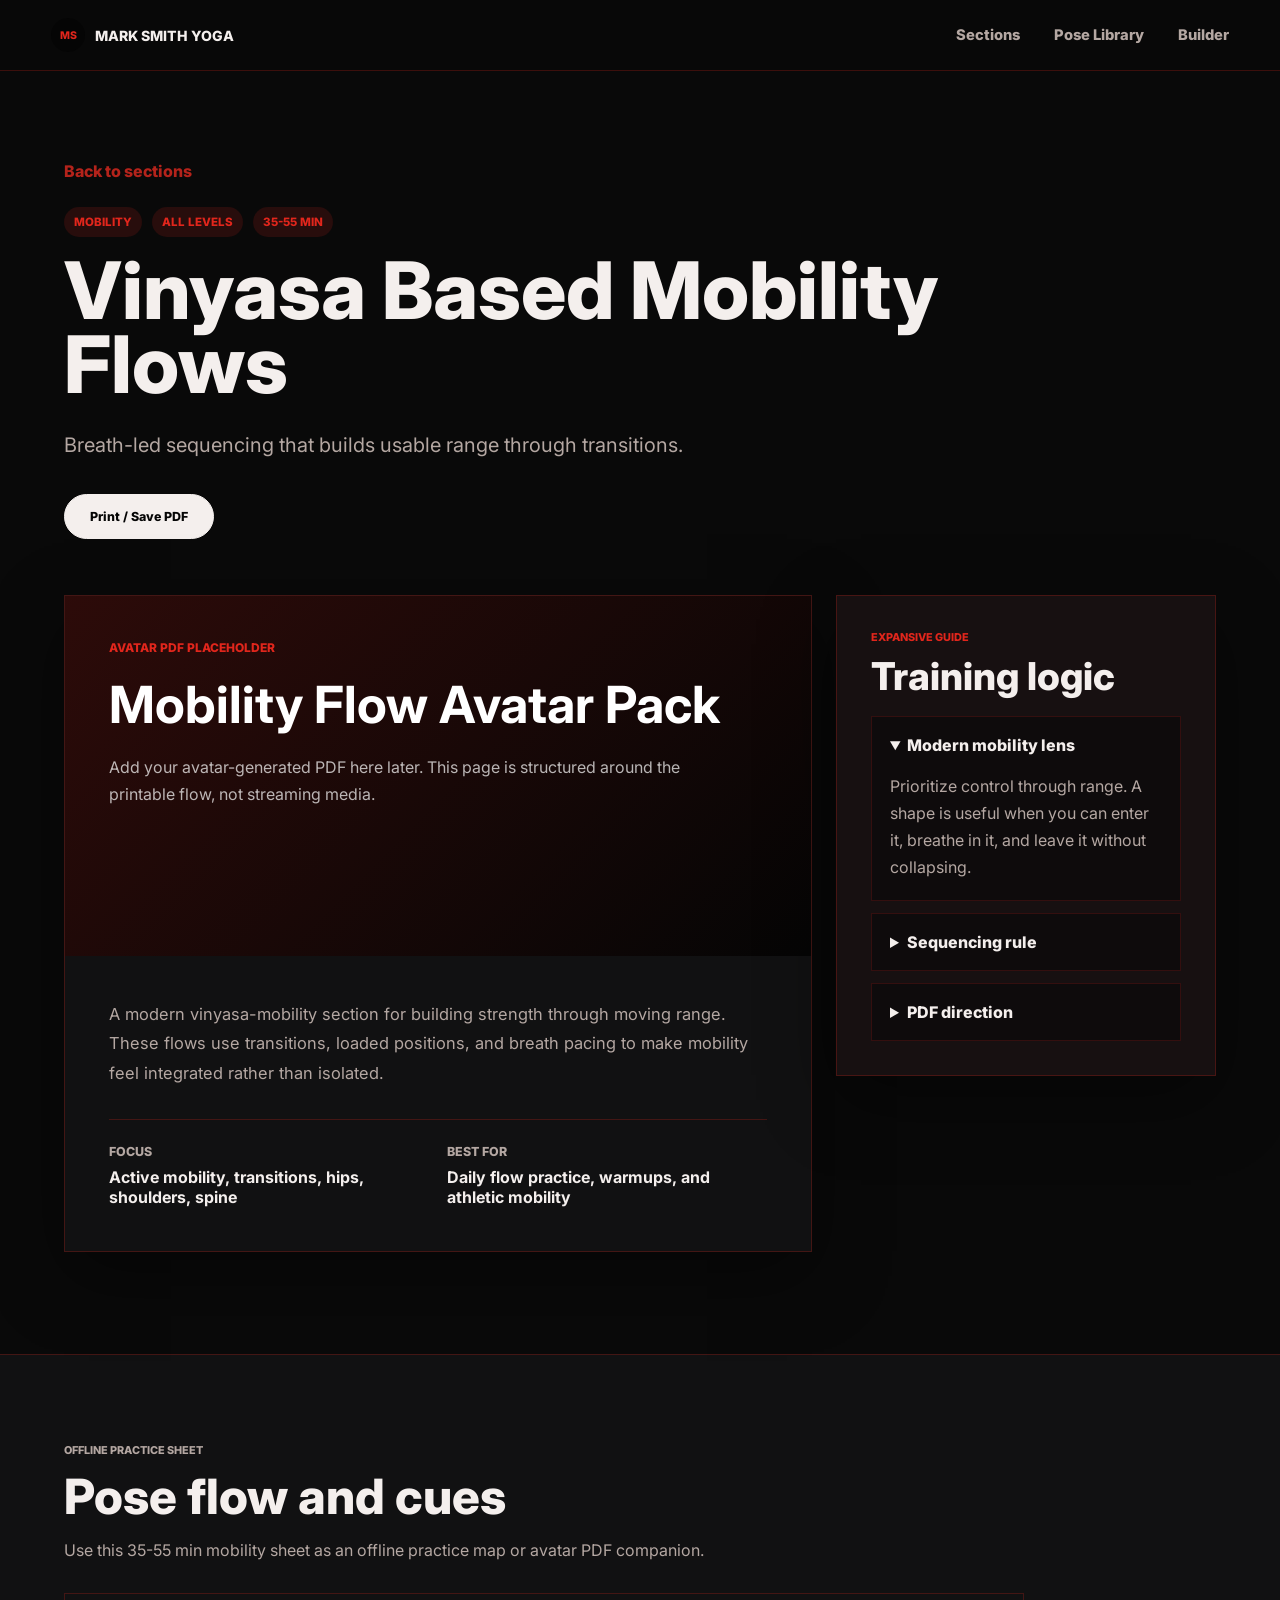
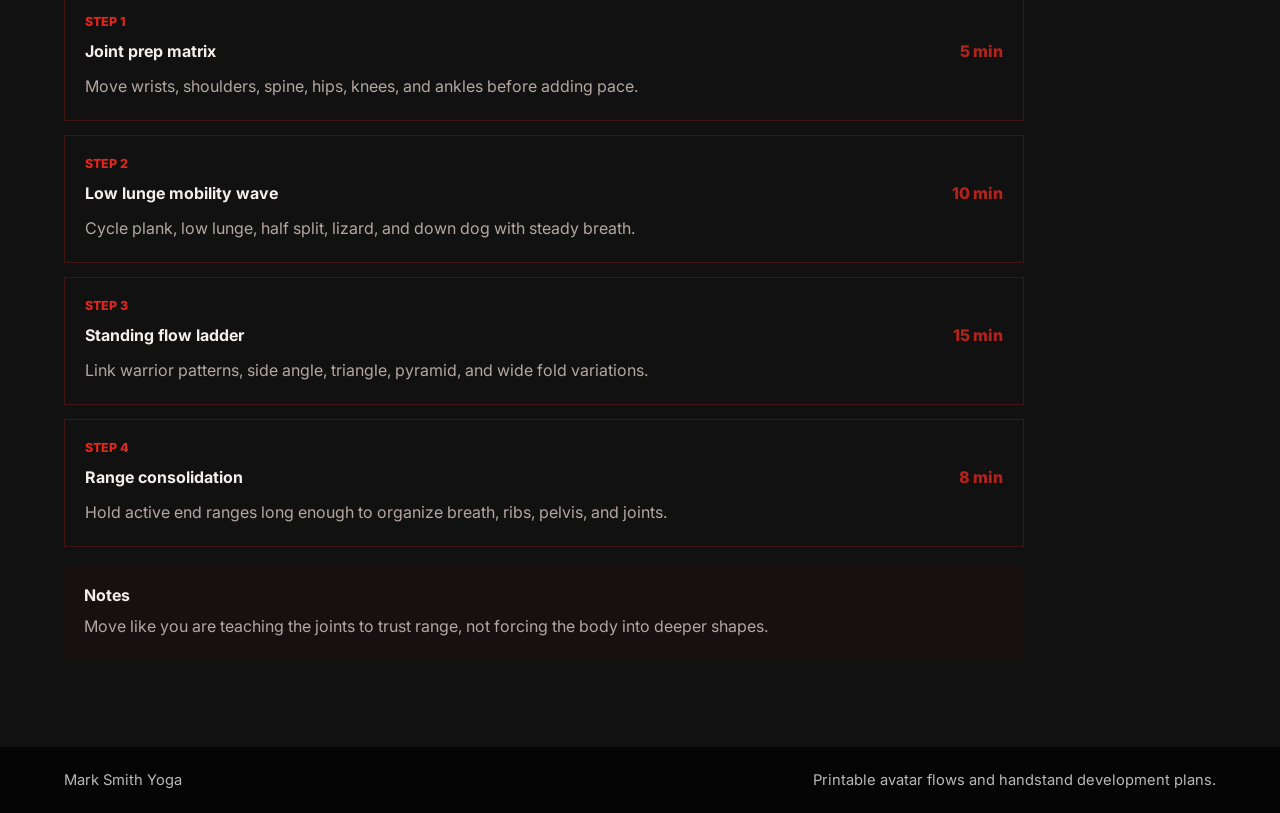
==== chapter.html @ 855836ec "Add Mark Smith Yoga website" ====
<!doctype html>
<html lang="en">
  <head>
    <meta charset="utf-8" />
    <meta name="viewport" content="width=device-width, initial-scale=1" />
    <title>Section | Mark Smith Yoga</title>
    <meta
      name="description"
      content="A Mark Smith Yoga section page for pose selection, avatar PDFs, and printable yoga sequence plans."
    />
    <link rel="preconnect" href="https://fonts.googleapis.com" />
    <link rel="preconnect" href="https://fonts.gstatic.com" crossorigin />
    <link
      href="https://fonts.googleapis.com/css2?family=Inter:wght@400;500;600;700;800&display=swap"
      rel="stylesheet"
    />
    <link rel="stylesheet" href="styles.css" />
  </head>
  <body>
    <header class="site-header">
      <a class="brand" href="index.html" aria-label="Mark Smith Yoga home">
        <span class="brand-mark">MS</span>
        <span>Mark Smith Yoga</span>
      </a>
      <nav class="nav-links" aria-label="Primary navigation">
        <a href="index.html#sections">Sections</a>
        <a href="index.html#pose-library">Pose Library</a>
        <a href="index.html#sequence-builder">Builder</a>
      </nav>
    </header>

    <main>
      <section class="chapter-hero" aria-labelledby="chapter-title">
        <a class="back-link" href="index.html#sections">Back to sections</a>
        <div class="chapter-meta" id="chapter-meta"></div>
        <h1 id="chapter-title"></h1>
        <p id="chapter-summary"></p>
        <div class="print-actions">
          <button class="button primary" id="print-pdf" type="button">Print / Save PDF</button>
        </div>
      </section>

      <section class="chapter-page-layout" aria-label="Selected section">
        <article class="feature-panel section-detail-panel">
          <div class="avatar-dropzone">
            <span>Avatar PDF placeholder</span>
            <strong id="avatar-title"></strong>
            <p>
              Add your avatar-generated PDF here later. This page is structured around the
              printable flow, not streaming media.
            </p>
          </div>
          <div class="chapter-detail">
            <p id="chapter-description"></p>
            <div class="detail-grid">
              <div>
                <span>Focus</span>
                <strong id="chapter-focus"></strong>
              </div>
              <div>
                <span>Best for</span>
                <strong id="chapter-best"></strong>
              </div>
            </div>
          </div>
        </article>

        <aside class="guide-panel" aria-labelledby="guide-title">
          <p class="eyebrow">Expansive guide</p>
          <h2 id="guide-title">Training logic</h2>
          <div id="chapter-guide"></div>
        </aside>
      </section>

      <section class="printable-guide" aria-labelledby="printable-title">
        <p class="eyebrow">Offline practice sheet</p>
        <h2 id="printable-title">Pose flow and cues</h2>
        <p id="printable-intro"></p>
        <ol id="offline-practice"></ol>
        <div class="offline-notes" id="offline-notes"></div>
      </section>
    </main>

    <footer class="site-footer">
      <span>Mark Smith Yoga</span>
      <span>Printable avatar flows and handstand development plans.</span>
    </footer>

    <script src="script.js"></script>
  </body>
</html>
---- styles.css ----
:root {
  --ink: #f4efed;
  --muted: #b4a7a2;
  --paper: #090909;
  --cream: #171011;
  --lime: #e1261c;
  --clay: #e1261c;
  --moss: #b4231b;
  --charcoal: #050505;
  --line: rgba(225, 38, 28, 0.24);
  --white: #ffffff;
  --shadow: 0 24px 70px rgba(0, 0, 0, 0.42);
}

* {
  box-sizing: border-box;
}

html {
  scroll-behavior: smooth;
}

body {
  background: var(--paper);
  color: var(--ink);
  font-family: Inter, system-ui, -apple-system, BlinkMacSystemFont, "Segoe UI", sans-serif;
  margin: 0;
}

a {
  color: inherit;
  text-decoration: none;
}

.site-header {
  align-items: center;
  background: rgba(9, 9, 9, 0.92);
  backdrop-filter: blur(18px);
  border-bottom: 1px solid var(--line);
  display: flex;
  justify-content: space-between;
  padding: 18px clamp(18px, 4vw, 56px);
  position: sticky;
  top: 0;
  z-index: 10;
}

.brand,
.nav-links,
.hero-actions,
.site-footer,
.chapter-meta {
  align-items: center;
  display: flex;
}

.brand,
h1,
h2,
h3,
.button,
.eyebrow,
.list-header,
.stats-band strong {
  font-family: Inter, system-ui, sans-serif;
  letter-spacing: 0;
}

.brand {
  font-size: 0.88rem;
  font-weight: 800;
  gap: 10px;
  text-transform: uppercase;
}

.brand-mark {
  align-items: center;
  background: var(--charcoal);
  border-radius: 50%;
  color: var(--lime);
  display: inline-flex;
  font-family: Inter, system-ui, sans-serif;
  font-size: 0.66rem;
  height: 34px;
  justify-content: center;
  width: 34px;
}

.nav-links {
  color: var(--muted);
  font-size: 0.92rem;
  font-weight: 800;
  gap: clamp(14px, 3vw, 34px);
}

.nav-links a:hover {
  color: var(--ink);
}

.hero {
  display: grid;
  gap: clamp(28px, 5vw, 72px);
  grid-template-columns: minmax(0, 1fr) minmax(320px, 0.72fr);
  padding: clamp(52px, 8vw, 106px) clamp(18px, 5vw, 70px);
}

.planner-hero {
  min-height: calc(100vh - 72px);
}

.hero-content {
  align-self: center;
  max-width: 860px;
}

.eyebrow {
  color: var(--clay);
  font-size: 0.68rem;
  font-weight: 800;
  margin: 0 0 14px;
  text-transform: uppercase;
}

h1,
h2,
h3,
p {
  margin-top: 0;
}

h1,
h2 {
  line-height: 0.94;
}

h1 {
  font-size: clamp(2.45rem, 6.2vw, 6.2rem);
  font-weight: 800;
  margin-bottom: 26px;
}

h2 {
  font-size: clamp(1.75rem, 3.8vw, 3.65rem);
  font-weight: 800;
}

.hero-copy {
  color: var(--muted);
  font-size: clamp(1rem, 1.8vw, 1.24rem);
  line-height: 1.75;
  max-width: 680px;
}

.hero-actions,
.print-actions {
  display: flex;
  flex-wrap: wrap;
  gap: 12px;
  margin-top: 32px;
}

.button {
  border: 1px solid var(--ink);
  border-radius: 999px;
  cursor: pointer;
  display: inline-flex;
  font-size: 0.78rem;
  font-weight: 800;
  justify-content: center;
  min-width: 150px;
  padding: 14px 22px;
}

.button.primary {
  background: var(--ink);
  color: var(--charcoal);
}

.button.secondary {
  background: transparent;
}

.builder-preview {
  align-self: center;
  background: var(--charcoal);
  box-shadow: var(--shadow);
  color: var(--white);
  min-height: 520px;
  padding: clamp(22px, 4vw, 38px);
}

.preview-header,
.preview-footer {
  display: flex;
  justify-content: space-between;
  gap: 18px;
}

.preview-header span,
.preview-footer span {
  color: rgba(255, 255, 255, 0.64);
  font-size: 0.85rem;
  font-weight: 800;
}

.preview-header strong {
  color: var(--lime);
  text-align: right;
}

.mini-flow {
  display: grid;
  gap: 14px;
  margin: 72px 0;
}

.mini-flow span {
  border: 1px solid rgba(255, 255, 255, 0.18);
  display: block;
  font-family: Inter, system-ui, sans-serif;
  font-size: clamp(1rem, 2vw, 1.55rem);
  padding: 18px;
}

.mini-flow span:nth-child(even) {
  margin-left: 42px;
}

.stats-band {
  background: var(--charcoal);
  color: var(--white);
  display: grid;
  gap: 1px;
  grid-template-columns: repeat(3, 1fr);
}

.stats-band div {
  background: rgba(225, 38, 28, 0.08);
  padding: 28px clamp(18px, 4vw, 48px);
}

.stats-band strong,
.stats-band span {
  display: block;
}

.stats-band strong {
  color: var(--lime);
  font-size: clamp(1.5rem, 2.8vw, 2.55rem);
}

.stats-band span {
  color: rgba(255, 255, 255, 0.7);
  margin-top: 6px;
}

.section {
  padding: clamp(58px, 8vw, 112px) clamp(18px, 5vw, 70px);
}

.intro {
  align-items: end;
  display: grid;
  gap: 34px;
  grid-template-columns: minmax(0, 1fr) minmax(280px, 560px);
}

.intro p,
.section-heading p {
  color: var(--muted);
  line-height: 1.8;
}

.section-heading {
  margin-bottom: 30px;
  max-width: 900px;
}

.section-grid,
.pose-grid,
.builder-layout {
  display: grid;
  gap: 18px;
}

.section-grid {
  grid-template-columns: repeat(3, minmax(0, 1fr));
}

.section-card {
  background: #111112;
  border: 1px solid var(--line);
  display: grid;
  gap: 18px;
  min-height: 310px;
  padding: 28px;
}

.section-card:hover,
.pose-card-item:hover {
  border-color: rgba(225, 38, 28, 0.58);
  transform: translateY(-2px);
}

.section-card span {
  color: var(--moss);
  font-family: Inter, system-ui, sans-serif;
  font-weight: 800;
}

.section-card h3 {
  font-size: 1.35rem;
  line-height: 1.15;
}

.section-card p {
  color: var(--muted);
  line-height: 1.7;
}

.section-card small {
  align-self: end;
  color: var(--clay);
  font-weight: 800;
  text-transform: uppercase;
}

.library-section {
  background: #120c0d;
}

.filter-bar {
  display: flex;
  flex-wrap: wrap;
  gap: 10px;
  margin-bottom: 26px;
}

.filter-button {
  background: transparent;
  border: 1px solid var(--line);
  border-radius: 999px;
  color: var(--ink);
  cursor: pointer;
  font-weight: 800;
  padding: 10px 16px;
}

.filter-button.is-active {
  background: var(--clay);
  border-color: var(--clay);
  color: var(--white);
}

.pose-grid {
  grid-template-columns: repeat(3, minmax(0, 1fr));
}

.pose-card-item {
  background: rgba(18, 18, 19, 0.9);
  border: 1px solid rgba(225, 38, 28, 0.16);
  display: grid;
  gap: 18px;
  grid-template-columns: 90px minmax(0, 1fr);
  min-height: 190px;
  padding: 18px;
  transition: transform 180ms ease, border-color 180ms ease;
}

.pose-avatar {
  align-items: center;
  aspect-ratio: 1;
  background:
    linear-gradient(135deg, rgba(225, 38, 28, 0.92), rgba(255, 255, 255, 0.06)),
    var(--charcoal);
  color: var(--white);
  display: flex;
  justify-content: center;
}

.pose-avatar span {
  font-family: Inter, system-ui, sans-serif;
  font-size: 1.05rem;
  font-weight: 800;
}

.pose-card-item p {
  color: var(--clay);
  font-size: 0.72rem;
  font-weight: 800;
  margin-bottom: 8px;
  text-transform: uppercase;
}

.pose-card-item h3 {
  font-size: 1.05rem;
  line-height: 1.2;
  margin-bottom: 6px;
}

.pose-card-item span,
.pose-card-item small {
  color: var(--muted);
  display: block;
  line-height: 1.55;
}

.builder-layout {
  grid-template-columns: 1fr 1fr;
}

.builder-column {
  background: #111112;
  border: 1px solid var(--line);
  padding: clamp(24px, 4vw, 38px);
}

.builder-column.dark {
  background: var(--charcoal);
  color: var(--white);
}

.builder-column h3 {
  font-size: 1.45rem;
  margin-bottom: 22px;
}

.builder-column ol,
.builder-column ul {
  display: grid;
  gap: 12px;
  margin: 0;
  padding-left: 22px;
}

.builder-column li {
  line-height: 1.65;
}

.site-footer {
  background: var(--charcoal);
  color: rgba(255, 255, 255, 0.72);
  font-size: 0.92rem;
  gap: 18px;
  justify-content: space-between;
  padding: 24px clamp(18px, 5vw, 70px);
}

.chapter-hero {
  padding: clamp(44px, 7vw, 92px) clamp(18px, 5vw, 70px) clamp(32px, 5vw, 56px);
}

.chapter-hero h1 {
  max-width: 1080px;
}

.chapter-hero p {
  color: var(--muted);
  font-size: clamp(1rem, 1.8vw, 1.25rem);
  line-height: 1.7;
  max-width: 760px;
}

.back-link {
  color: var(--moss);
  display: inline-flex;
  font-weight: 800;
  margin-bottom: 26px;
}

.chapter-meta {
  color: var(--clay);
  flex-wrap: wrap;
  font-family: Inter, system-ui, sans-serif;
  font-size: 0.72rem;
  font-weight: 800;
  gap: 10px;
  margin-bottom: 16px;
  text-transform: uppercase;
}

.chapter-meta span {
  background: rgba(225, 38, 28, 0.14);
  border-radius: 999px;
  padding: 8px 10px;
}

.chapter-page-layout {
  align-items: start;
  display: grid;
  gap: 24px;
  grid-template-columns: minmax(0, 1fr) 380px;
  padding: 0 clamp(18px, 5vw, 70px) clamp(56px, 8vw, 110px);
}

.feature-panel,
.guide-panel {
  border: 1px solid var(--line);
  box-shadow: var(--shadow);
}

.feature-panel {
  background: #111112;
}

.avatar-dropzone {
  background:
    linear-gradient(135deg, rgba(225, 38, 28, 0.18), rgba(255, 255, 255, 0)),
    var(--charcoal);
  color: var(--white);
  min-height: 360px;
  padding: clamp(24px, 4vw, 44px);
}

.avatar-dropzone span {
  color: var(--lime);
  display: block;
  font-family: Inter, system-ui, sans-serif;
  font-size: 0.75rem;
  font-weight: 800;
  margin-bottom: 24px;
  text-transform: uppercase;
}

.avatar-dropzone strong {
  display: block;
  font-family: Inter, system-ui, sans-serif;
  font-size: clamp(1.7rem, 4vw, 3.7rem);
  line-height: 1;
  max-width: 760px;
}

.avatar-dropzone p {
  color: rgba(255, 255, 255, 0.7);
  line-height: 1.7;
  margin-top: 24px;
  max-width: 600px;
}

.chapter-detail {
  padding: clamp(22px, 4vw, 44px);
}

.chapter-detail p {
  color: var(--muted);
  font-size: 1.03rem;
  line-height: 1.8;
  max-width: 840px;
}

.detail-grid {
  border-top: 1px solid var(--line);
  display: grid;
  gap: 18px;
  grid-template-columns: repeat(2, minmax(0, 1fr));
  margin-top: 30px;
  padding-top: 24px;
}

.detail-grid span {
  color: var(--muted);
  display: block;
  font-size: 0.78rem;
  font-weight: 800;
  margin-bottom: 8px;
  text-transform: uppercase;
}

.guide-panel {
  background: var(--cream);
  padding: clamp(22px, 4vw, 34px);
  position: sticky;
  top: 92px;
}

.guide-panel h2 {
  font-size: clamp(1.7rem, 3vw, 2.55rem);
  margin-bottom: 22px;
}

.guide-panel details {
  background: rgba(7, 7, 8, 0.5);
  border: 1px solid rgba(225, 38, 28, 0.18);
  margin-top: 12px;
}

.guide-panel summary {
  cursor: pointer;
  font-weight: 800;
  padding: 18px;
}

.guide-panel details p {
  color: var(--muted);
  line-height: 1.7;
  margin: 0;
  padding: 0 18px 18px;
}

.printable-guide {
  background: #111112;
  border-top: 1px solid var(--line);
  padding: clamp(44px, 7vw, 86px) clamp(18px, 5vw, 70px);
}

.printable-guide h2 {
  margin-bottom: 18px;
}

.printable-guide > p {
  color: var(--muted);
  line-height: 1.7;
  max-width: 820px;
}

#offline-practice {
  counter-reset: practice-step;
  display: grid;
  gap: 14px;
  list-style: none;
  margin: 28px 0 0;
  max-width: 960px;
  padding: 0;
}

#offline-practice li {
  border: 1px solid var(--line);
  display: grid;
  gap: 12px;
  padding: 20px;
}

#offline-practice li::before {
  color: var(--clay);
  content: "Step " counter(practice-step);
  counter-increment: practice-step;
  font-size: 0.78rem;
  font-weight: 800;
  text-transform: uppercase;
}

#offline-practice div {
  align-items: baseline;
  display: flex;
  gap: 12px;
  justify-content: space-between;
}

#offline-practice span {
  color: var(--moss);
  flex: 0 0 auto;
  font-weight: 800;
}

#offline-practice p,
.offline-notes p {
  color: var(--muted);
  line-height: 1.7;
  margin: 0;
}

.offline-notes {
  background: var(--cream);
  margin-top: 18px;
  max-width: 960px;
  padding: 20px;
}

.offline-notes strong {
  display: block;
  margin-bottom: 8px;
}

@media (max-width: 1020px) {
  .hero,
  .intro,
  .section-grid,
  .pose-grid,
  .builder-layout,
  .chapter-page-layout {
    grid-template-columns: 1fr;
  }

  .planner-hero {
    min-height: auto;
  }

  .guide-panel {
    position: static;
  }
}

@media (max-width: 680px) {
  .site-header,
  .site-footer {
    align-items: flex-start;
    flex-direction: column;
  }

  .nav-links,
  .hero-actions,
  .print-actions {
    width: 100%;
  }

  .button {
    width: 100%;
  }

  .stats-band,
  .detail-grid {
    grid-template-columns: 1fr;
  }

  .pose-card-item {
    grid-template-columns: 1fr;
  }

  .mini-flow span:nth-child(even) {
    margin-left: 0;
  }

  #offline-practice div {
    align-items: flex-start;
    flex-direction: column;
  }
}

@media print {
  @page {
    margin: 0.55in;
  }

  * {
    box-shadow: none !important;
  }

  body {
    background: #ffffff;
    color: #111111;
    font-size: 11pt;
  }

  .site-header,
  .site-footer,
  .back-link,
  .print-actions,
  .nav-links {
    display: none !important;
  }

  .chapter-hero,
  .chapter-page-layout,
  .printable-guide {
    display: block;
    padding: 0;
  }

  .avatar-dropzone {
    background: transparent;
    color: #111111;
    min-height: 0;
    padding: 0 0 14pt;
  }

  .avatar-dropzone p,
  .chapter-hero p,
  .chapter-detail p,
  .guide-panel details p,
  .printable-guide > p,
  #offline-practice p,
  .offline-notes p {
    color: #222222;
  }

  .chapter-hero h1 {
    font-size: 28pt;
    line-height: 1.05;
  }

  .feature-panel,
  .guide-panel,
  .printable-guide,
  .offline-notes {
    background: transparent;
    border: 0;
  }

  .chapter-detail,
  .guide-panel {
    padding: 0;
  }

  .guide-panel details,
  #offline-practice li,
  .offline-notes {
    border: 1px solid #cccccc;
    break-inside: avoid;
  }
}
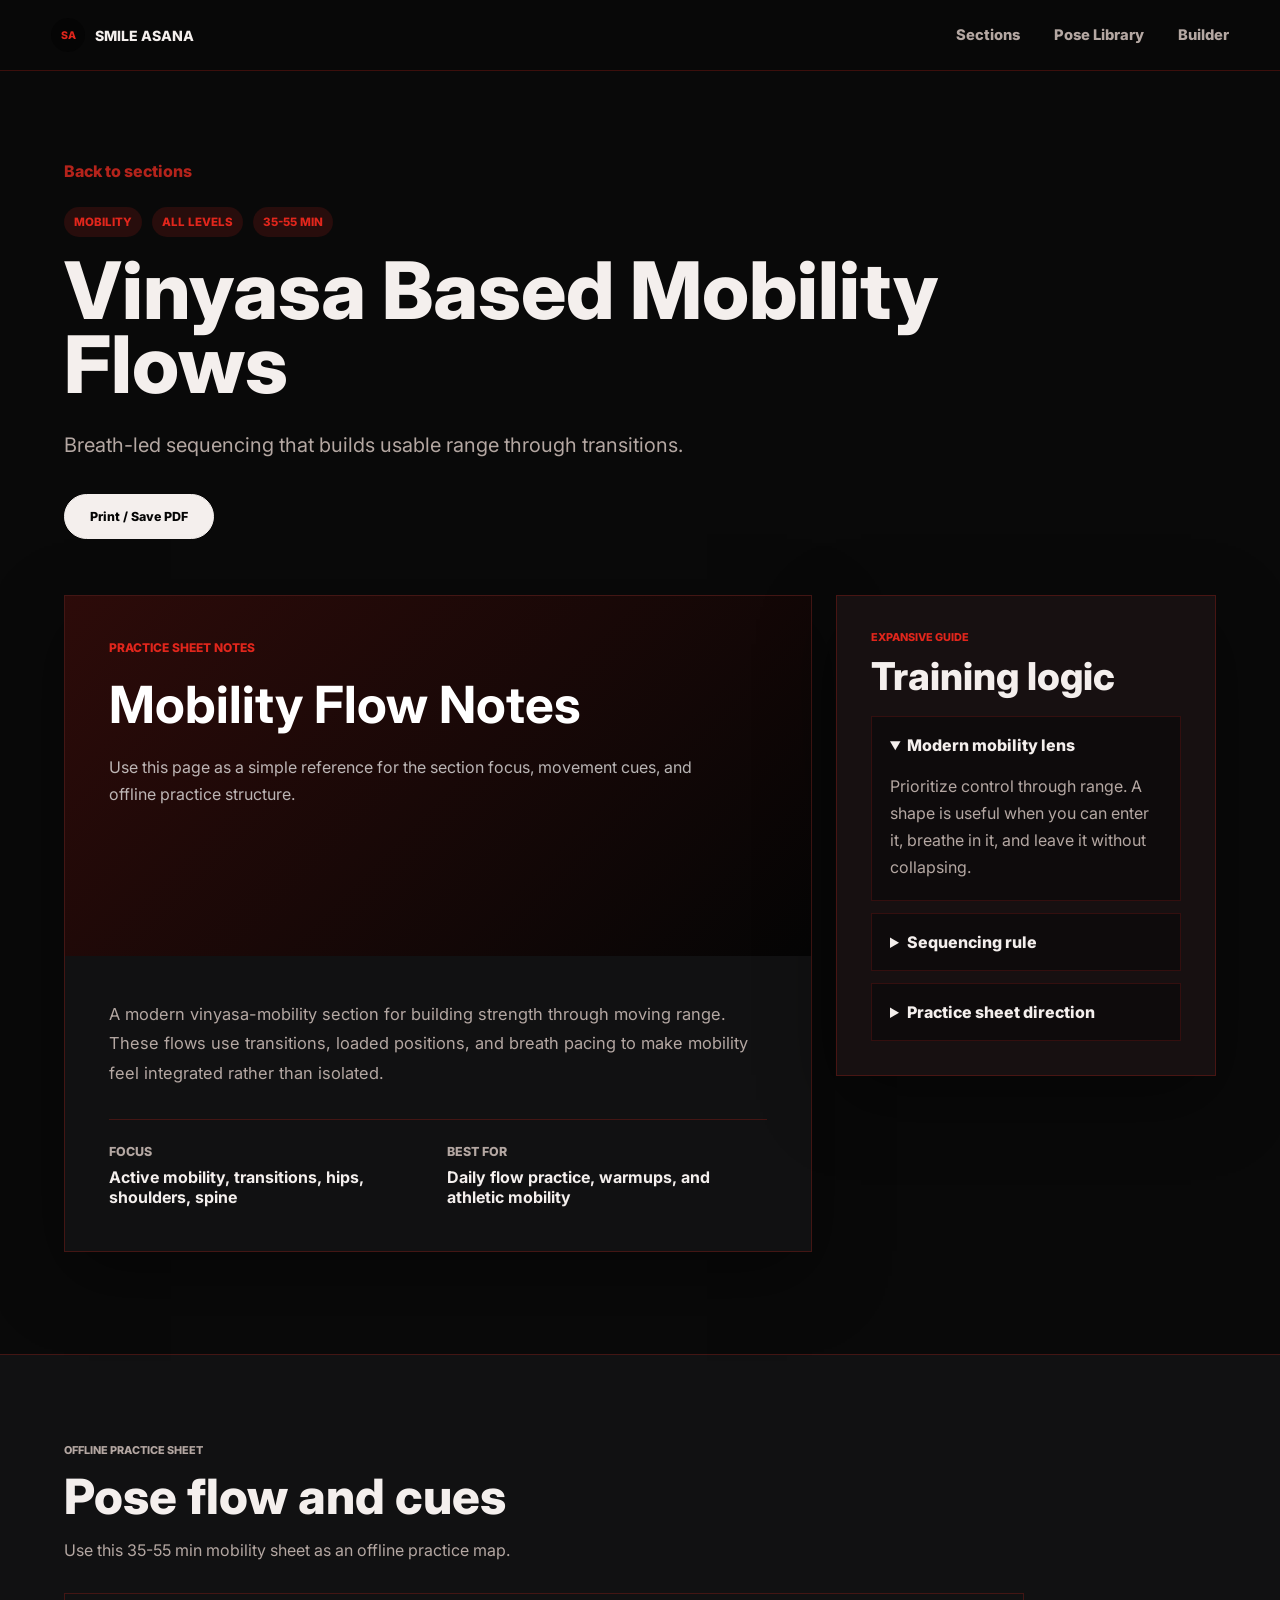
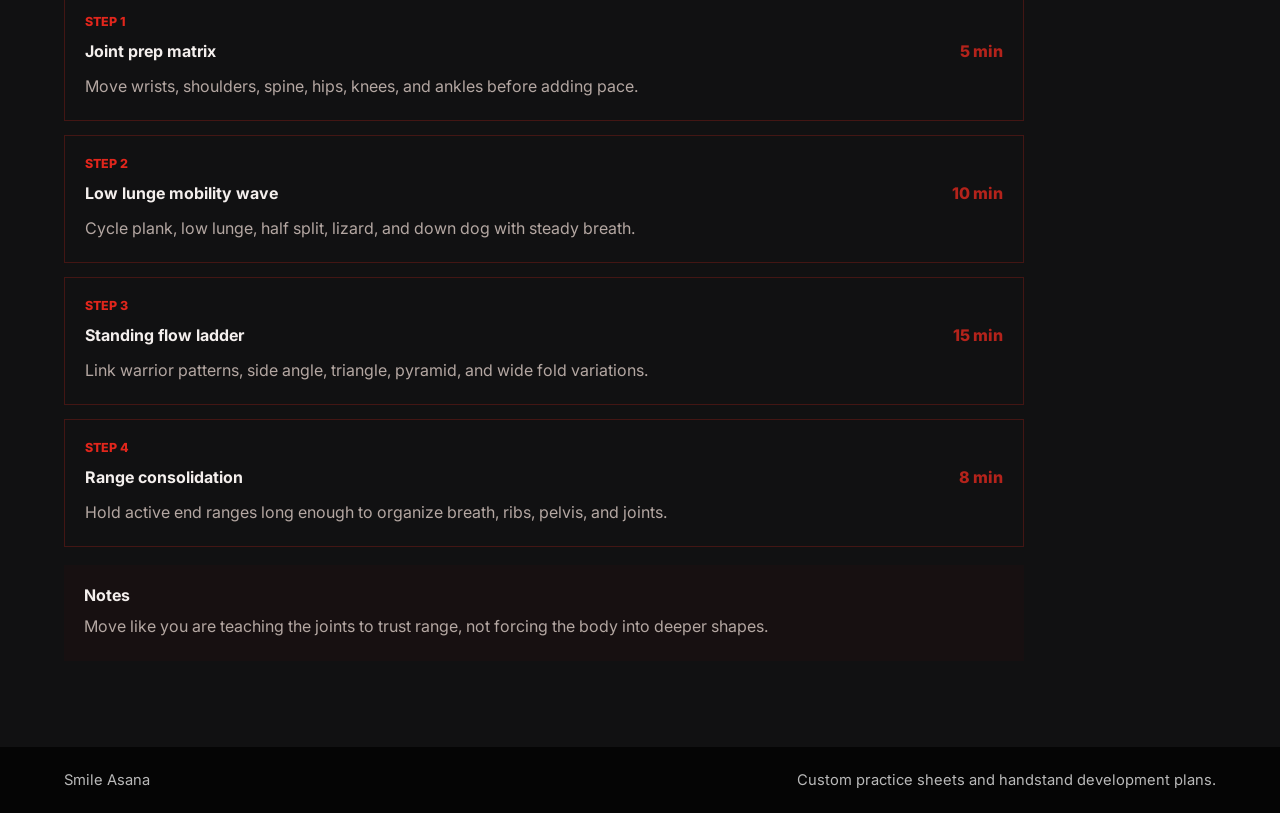
==== commit d2671353: "Add files via upload" ====
--- a/chapter.html
+++ b/chapter.html
@@ -3,10 +3,10 @@
   <head>
     <meta charset="utf-8" />
     <meta name="viewport" content="width=device-width, initial-scale=1" />
-    <title>Section | Mark Smith Yoga</title>
+    <title>Section | Smile Asana</title>
     <meta
       name="description"
-      content="A Mark Smith Yoga section page for pose selection, avatar PDFs, and printable yoga sequence plans."
+      content="A Smile Asana section page for pose selection, practice sheets, and printable yoga sequence plans."
     />
     <link rel="preconnect" href="https://fonts.googleapis.com" />
     <link rel="preconnect" href="https://fonts.gstatic.com" crossorigin />
@@ -18,9 +18,9 @@
   </head>
   <body>
     <header class="site-header">
-      <a class="brand" href="index.html" aria-label="Mark Smith Yoga home">
-        <span class="brand-mark">MS</span>
-        <span>Mark Smith Yoga</span>
+      <a class="brand" href="index.html" aria-label="Smile Asana home">
+        <span class="brand-mark">SA</span>
+        <span>Smile Asana</span>
       </a>
       <nav class="nav-links" aria-label="Primary navigation">
         <a href="index.html#sections">Sections</a>
@@ -43,11 +43,11 @@
       <section class="chapter-page-layout" aria-label="Selected section">
         <article class="feature-panel section-detail-panel">
           <div class="avatar-dropzone">
-            <span>Avatar PDF placeholder</span>
+            <span>Practice sheet notes</span>
             <strong id="avatar-title"></strong>
             <p>
-              Add your avatar-generated PDF here later. This page is structured around the
-              printable flow, not streaming media.
+              Use this page as a simple reference for the section focus, movement cues,
+              and offline practice structure.
             </p>
           </div>
           <div class="chapter-detail">
@@ -82,8 +82,8 @@
     </main>
 
     <footer class="site-footer">
-      <span>Mark Smith Yoga</span>
-      <span>Printable avatar flows and handstand development plans.</span>
+      <span>Smile Asana</span>
+      <span>Custom practice sheets and handstand development plans.</span>
     </footer>
 
     <script src="script.js"></script>
--- a/styles.css
+++ b/styles.css
@@ -180,6 +180,11 @@
   background: transparent;
 }
 
+.button:disabled {
+  cursor: not-allowed;
+  opacity: 0.45;
+}
+
 .builder-preview {
   align-self: center;
   background: var(--charcoal);
@@ -336,14 +341,50 @@
   margin-bottom: 26px;
 }
 
+.library-tools {
+  margin-bottom: 16px;
+  max-width: 680px;
+}
+
+.search-field {
+  display: grid;
+  gap: 8px;
+}
+
+.search-field span {
+  color: var(--clay);
+  font-size: 0.72rem;
+  font-weight: 800;
+  text-transform: uppercase;
+}
+
+.search-field input {
+  background: #0b0b0c;
+  border: 1px solid var(--line);
+  color: var(--ink);
+  font: inherit;
+  padding: 14px 16px;
+  width: 100%;
+}
+
+.search-field input:focus {
+  border-color: rgba(225, 38, 28, 0.78);
+  outline: 0;
+}
+
 .filter-button {
-  background: transparent;
+  background: rgba(255, 255, 255, 0.03);
   border: 1px solid var(--line);
-  border-radius: 999px;
   color: var(--ink);
   cursor: pointer;
   font-weight: 800;
   padding: 10px 16px;
+  transition: background 180ms ease, border-color 180ms ease, transform 180ms ease;
+}
+
+.filter-button:hover {
+  border-color: rgba(225, 38, 28, 0.58);
+  transform: translateY(-1px);
 }
 
 .filter-button.is-active {
@@ -353,18 +394,29 @@
 }
 
 .pose-grid {
+  align-items: stretch;
   grid-template-columns: repeat(3, minmax(0, 1fr));
 }
 
 .pose-card-item {
   background: rgba(18, 18, 19, 0.9);
   border: 1px solid rgba(225, 38, 28, 0.16);
+  break-inside: avoid;
   display: grid;
   gap: 18px;
-  grid-template-columns: 90px minmax(0, 1fr);
-  min-height: 190px;
+  grid-template-columns: 112px minmax(0, 1fr);
+  isolation: isolate;
+  min-height: 210px;
+  overflow: hidden;
+  page-break-inside: avoid;
   padding: 18px;
-  transition: transform 180ms ease, border-color 180ms ease;
+  position: relative;
+  transition: transform 180ms ease, border-color 180ms ease, background 180ms ease;
+}
+
+.pose-card-item:hover {
+  background: rgba(24, 24, 25, 0.98);
+  border-color: rgba(225, 38, 28, 0.46);
 }
 
 .pose-avatar {
@@ -373,15 +425,40 @@
   background:
     linear-gradient(135deg, rgba(225, 38, 28, 0.92), rgba(255, 255, 255, 0.06)),
     var(--charcoal);
+  border: 1px solid rgba(255, 255, 255, 0.08);
   color: var(--white);
   display: flex;
   justify-content: center;
+  max-width: 112px;
+  min-width: 0;
+  overflow: hidden;
+  place-self: start stretch;
+  position: relative;
 }
 
 .pose-avatar span {
   font-family: Inter, system-ui, sans-serif;
   font-size: 1.05rem;
   font-weight: 800;
+}
+
+.pose-avatar.is-fallback,
+.flow-avatar-slot.is-fallback {
+  background:
+    linear-gradient(135deg, rgba(225, 38, 28, 0.3), rgba(255, 255, 255, 0.04)),
+    #101010;
+  border-color: rgba(225, 38, 28, 0.34);
+}
+
+.pose-avatar img {
+  display: block;
+  height: 88%;
+  margin: auto;
+  max-height: 100%;
+  max-width: 100%;
+  object-fit: contain;
+  object-position: center center;
+  width: 88%;
 }
 
 .pose-card-item p {
@@ -405,8 +482,123 @@
   line-height: 1.55;
 }
 
+.pose-card-item > div:last-child {
+  display: flex;
+  flex-direction: column;
+  min-width: 0;
+}
+
+.add-pose-button,
+.remove-pose-button {
+  background: rgba(225, 38, 28, 0.16);
+  border: 1px solid rgba(225, 38, 28, 0.42);
+  color: var(--ink);
+  cursor: pointer;
+  font-weight: 800;
+  letter-spacing: 0;
+  margin-top: 12px;
+  padding: 9px 12px;
+  text-align: center;
+  transition: background 180ms ease, border-color 180ms ease, transform 180ms ease;
+}
+
+.add-pose-button:hover,
+.remove-pose-button:hover {
+  background: var(--clay);
+  border-color: var(--clay);
+  color: var(--white);
+  transform: translateY(-1px);
+}
+
+.add-pose-button {
+  margin-top: auto;
+  width: 100%;
+}
+
 .builder-layout {
   grid-template-columns: 1fr 1fr;
+}
+
+.builder-section {
+  background:
+    linear-gradient(180deg, rgba(225, 38, 28, 0.08), transparent 38%),
+    #0b0b0c;
+  border-bottom: 1px solid rgba(225, 38, 28, 0.18);
+  border-top: 1px solid rgba(225, 38, 28, 0.18);
+}
+
+.warmup-section {
+  background: var(--paper);
+}
+
+.warmup-layout {
+  align-items: start;
+  display: grid;
+  gap: 18px;
+  grid-template-columns: minmax(0, 1fr) 340px;
+}
+
+.warmup-grid {
+  display: grid;
+  gap: 12px;
+  grid-template-columns: repeat(3, minmax(0, 1fr));
+}
+
+.warmup-card {
+  background: #111112;
+  border: 1px solid var(--line);
+  cursor: pointer;
+  display: grid;
+  gap: 10px;
+  min-height: 170px;
+  padding: 18px;
+}
+
+.warmup-card:has(input:checked) {
+  background: rgba(225, 38, 28, 0.16);
+  border-color: rgba(225, 38, 28, 0.76);
+}
+
+.warmup-card input {
+  accent-color: var(--clay);
+  height: 18px;
+  width: 18px;
+}
+
+.warmup-card span,
+.flow-program-header p {
+  color: var(--clay);
+  font-size: 0.72rem;
+  font-weight: 800;
+  text-transform: uppercase;
+}
+
+.warmup-card strong {
+  line-height: 1.25;
+}
+
+.warmup-card small {
+  color: var(--muted);
+  line-height: 1.55;
+}
+
+.selected-panel {
+  background: var(--cream);
+  border: 1px solid var(--line);
+  padding: 24px;
+  position: sticky;
+  top: 92px;
+}
+
+.selected-panel h3 {
+  margin-bottom: 18px;
+}
+
+.selected-panel ol {
+  display: grid;
+  gap: 10px;
+  margin: 0;
+  padding-left: 20px;
 }
 
 .builder-column {
@@ -425,6 +617,39 @@
   margin-bottom: 22px;
 }
 
+.builder-heading {
+  align-items: start;
+  display: flex;
+  gap: 18px;
+  justify-content: space-between;
+  margin-bottom: 20px;
+}
+
+.builder-heading h3 {
+  margin-bottom: 4px;
+}
+
+.builder-heading span {
+  color: var(--muted);
+  display: block;
+  font-size: 0.88rem;
+}
+
+.text-button {
+  background: transparent;
+  border: 1px solid var(--line);
+  color: var(--ink);
+  cursor: pointer;
+  font-weight: 800;
+  padding: 9px 12px;
+}
+
+.text-button:hover {
+  background: var(--clay);
+  border-color: var(--clay);
+  color: var(--white);
+}
+
 .builder-column ol,
 .builder-column ul {
   display: grid;
@@ -435,6 +660,348 @@
 
 .builder-column li {
   line-height: 1.65;
+}
+
+#builder-flow {
+  list-style: none;
+  padding-left: 0;
+}
+
+#builder-flow li {
+  background: rgba(255, 255, 255, 0.025);
+  border: 1px solid var(--line);
+  padding: 14px;
+}
+
+#builder-flow .builder-flow-item {
+  align-items: center;
+  display: grid;
+  gap: 14px;
+  grid-template-columns: 72px minmax(0, 1fr) auto;
+}
+
+.builder-flow-image,
+.print-avatar {
+  align-items: center;
+  aspect-ratio: 1;
+  background: var(--charcoal);
+  border: 1px solid var(--line);
+  display: flex;
+  justify-content: center;
+  min-width: 0;
+  overflow: hidden;
+  position: relative;
+}
+
+.builder-flow-image img,
+.print-avatar img {
+  display: block;
+  height: 88%;
+  max-height: 100%;
+  max-width: 100%;
+  object-fit: contain;
+  object-position: center center;
+  width: 88%;
+}
+
+.builder-flow-copy {
+  min-width: 0;
+}
+
+.builder-flow-controls {
+  display: flex;
+  flex-wrap: wrap;
+  gap: 6px;
+  justify-content: flex-end;
+}
+
+.flow-control-button {
+  background: rgba(255, 255, 255, 0.04);
+  border: 1px solid var(--line);
+  color: var(--ink);
+  cursor: pointer;
+  font-size: 0.72rem;
+  font-weight: 800;
+  padding: 8px 10px;
+}
+
+.flow-control-button:hover:not(:disabled) {
+  background: var(--clay);
+  border-color: var(--clay);
+}
+
+.flow-control-button:disabled {
+  cursor: not-allowed;
+  opacity: 0.34;
+}
+
+.flow-control-button.remove {
+  color: var(--muted);
+}
+
+#builder-flow span,
+#builder-flow small {
+  color: var(--muted);
+  display: block;
+}
+
+#builder-flow strong {
+  display: block;
+  margin: 4px 0;
+}
+
+.printable-flow-section {
+  background: #120c0d;
+}
+
+.flow-program-grid {
+  display: grid;
+  gap: 22px;
+}
+
+.flow-program-card {
+  background: #111112;
+  border: 1px solid var(--line);
+  padding: clamp(22px, 4vw, 34px);
+}
+
+.flow-program-header {
+  border-bottom: 1px solid var(--line);
+  margin-bottom: 22px;
+  padding-bottom: 22px;
+}
+
+.flow-program-header p {
+  color: var(--clay);
+  font-size: 0.75rem;
+  font-weight: 800;
+  margin-bottom: 10px;
+  text-transform: uppercase;
+}
+
+.flow-program-header h3 {
+  font-size: clamp(1.55rem, 3vw, 2.6rem);
+  margin-bottom: 8px;
+}
+
+.flow-program-header span {
+  color: var(--muted);
+}
+
+.flow-program-body {
+  display: grid;
+  gap: 18px;
+  grid-template-columns: 1fr 1fr;
+}
+
+.flow-program-body strong {
+  display: block;
+  margin-bottom: 10px;
+}
+
+.flow-program-body p,
+.flow-program-body li {
+  color: var(--muted);
+  line-height: 1.65;
+}
+
+.flow-program-body ul {
+  display: grid;
+  gap: 8px;
+  margin: 0;
+  padding-left: 18px;
+}
+
+.flow-sequence-list {
+  counter-reset: flow-step;
+  display: grid;
+  gap: 10px;
+  grid-template-columns: repeat(4, minmax(0, 1fr));
+  list-style: none;
+  margin: 26px 0 0;
+  padding: 0;
+}
+
+.flow-sequence-list li {
+  background: rgba(225, 38, 28, 0.08);
+  border: 1px solid rgba(225, 38, 28, 0.18);
+  break-inside: avoid;
+  display: grid;
+  gap: 10px;
+  grid-template-rows: auto auto auto 1fr;
+  min-height: 214px;
+  overflow: hidden;
+  page-break-inside: avoid;
+  padding: 12px;
+}
+
+.flow-sequence-list li::before {
+  color: var(--clay);
+  content: counter(flow-step, decimal-leading-zero);
+  counter-increment: flow-step;
+  font-size: 0.72rem;
+  font-weight: 800;
+}
+
+.flow-avatar-slot {
+  align-items: center;
+  aspect-ratio: 1;
+  background: var(--charcoal);
+  border: 1px solid var(--line);
+  display: flex;
+  justify-content: center;
+  min-height: 112px;
+  min-width: 0;
+  overflow: hidden;
+  position: relative;
+}
+
+.flow-avatar-slot img {
+  display: block;
+  height: 88%;
+  margin: auto;
+  max-height: 100%;
+  max-width: 100%;
+  object-fit: contain;
+  object-position: center center;
+  width: 88%;
+}
+
+.flow-avatar-slot em {
+  color: var(--clay);
+  font-style: normal;
+  font-weight: 800;
+  letter-spacing: 0;
+}
+
+.flow-sequence-list strong {
+  font-size: 0.92rem;
+  line-height: 1.25;
+}
+
+.print-flow-button {
+  margin-top: 24px;
+}
+
+.add-flow-button {
+  margin-right: 10px;
+  margin-top: 24px;
+}
+
+.add-flow-button,
+.print-flow-button {
+  min-width: 168px;
+}
+
+.builder-print-button {
+  margin-top: 22px;
+  width: 100%;
+}
+
+.empty-state {
+  background: #111112;
+  border: 1px solid var(--line);
+  color: var(--muted);
+  grid-column: 1 / -1;
+  padding: 24px;
+}
+
+.empty-state strong,
+.empty-state span {
+  display: block;
+}
+
+.empty-state strong {
+  color: var(--ink);
+  margin-bottom: 6px;
+}
+
+.print-sheet {
+  display: none;
+}
+
+.print-sheet-header {
+  border-bottom: 2px solid var(--clay);
+  margin-bottom: 18pt;
+  padding-bottom: 10pt;
+}
+
+.print-sheet-header p {
+  color: var(--clay);
+  font-size: 9pt;
+  font-weight: 800;
+  margin-bottom: 6pt;
+  text-transform: uppercase;
+}
+
+.print-sheet-header h2 {
+  font-size: 26pt;
+  line-height: 1;
+  margin-bottom: 8pt;
+}
+
+.print-sheet-header span {
+  color: var(--muted);
+}
+
+#print-sheet-sequence {
+  counter-reset: print-step;
+  display: grid;
+  gap: 8pt;
+  list-style: none;
+  margin: 0;
+  padding: 0;
+}
+
+#print-sheet-sequence li {
+  align-items: start;
+  background: #101010;
+  border: 1px solid rgba(225, 38, 28, 0.42);
+  break-inside: avoid;
+  color: var(--ink);
+  display: grid;
+  gap: 10pt;
+  grid-template-columns: 72pt minmax(0, 1fr);
+  overflow: hidden;
+  page-break-inside: avoid;
+  padding: 8pt;
+}
+
+#print-sheet-sequence li::before {
+  color: var(--clay);
+  content: counter(print-step, decimal-leading-zero);
+  counter-increment: print-step;
+  font-size: 8pt;
+  font-weight: 800;
+  grid-column: 1 / -1;
+}
+
+#print-sheet-sequence strong,
+#print-sheet-sequence small,
+#print-sheet-sequence p {
+  display: block;
+}
+
+#print-sheet-sequence strong {
+  font-size: 13pt;
+}
+
+#print-sheet-sequence small {
+  color: var(--clay);
+  margin: 2pt 0 5pt;
+}
+
+#print-sheet-sequence p {
+  color: var(--muted);
+  line-height: 1.45;
+  margin: 0;
+}
+
+.print-sheet-notes {
+  border-top: 1px solid rgba(225, 38, 28, 0.42);
+  color: var(--ink);
+  margin-top: 16pt;
+  padding-top: 10pt;
 }
 
 .site-footer {
@@ -676,7 +1243,10 @@
   .intro,
   .section-grid,
   .pose-grid,
+  .warmup-layout,
+  .warmup-grid,
   .builder-layout,
+  .flow-program-body,
   .chapter-page-layout {
     grid-template-columns: 1fr;
   }
@@ -686,6 +1256,10 @@
   }
 
   .guide-panel {
+    position: static;
+  }
+
+  .selected-panel {
     position: static;
   }
 }
@@ -716,6 +1290,34 @@
     grid-template-columns: 1fr;
   }
 
+  #builder-flow .builder-flow-item {
+    grid-template-columns: 64px minmax(0, 1fr);
+  }
+
+  .builder-flow-controls {
+    grid-column: 1 / -1;
+    justify-content: stretch;
+  }
+
+  .flow-control-button {
+    flex: 1;
+  }
+
+  .pose-avatar {
+    max-width: 180px;
+    width: 100%;
+  }
+
+  .flow-sequence-list {
+    grid-template-columns: repeat(2, minmax(0, 1fr));
+  }
+
+  .add-flow-button,
+  .print-flow-button {
+    margin-right: 0;
+    width: 100%;
+  }
+
   .mini-flow span:nth-child(even) {
     margin-left: 0;
   }
@@ -733,11 +1335,13 @@
 
   * {
     box-shadow: none !important;
+    print-color-adjust: exact;
+    -webkit-print-color-adjust: exact;
   }
 
   body {
-    background: #ffffff;
-    color: #111111;
+    background: #050505;
+    color: #f4efed;
     font-size: 11pt;
   }
 
@@ -745,7 +1349,14 @@
   .site-footer,
   .back-link,
   .print-actions,
-  .nav-links {
+  .nav-links,
+  .hero,
+  .stats-band,
+  .intro,
+  .section,
+  .printable-flow-section,
+  .print-sheet,
+  .print-flow-button {
     display: none !important;
   }
 
@@ -793,8 +1404,62 @@
 
   .guide-panel details,
   #offline-practice li,
-  .offline-notes {
+  .offline-notes,
+  .flow-program-card,
+  .flow-sequence-list li {
     border: 1px solid #cccccc;
     break-inside: avoid;
   }
-}
+
+  body.print-builder .builder-section,
+  body.print-builder .site-header,
+  body.print-builder .site-footer,
+  body.print-builder .printable-flow-section {
+    display: none !important;
+  }
+
+  body.print-builder .print-sheet {
+    background: #050505;
+    color: #f4efed;
+    display: block !important;
+    min-height: 100vh;
+    padding: 0;
+  }
+
+  body.print-builder .print-avatar {
+    background:
+      linear-gradient(135deg, rgba(225, 38, 28, 0.92), rgba(255, 255, 255, 0.04)),
+      #050505;
+    border-color: rgba(225, 38, 28, 0.58);
+  }
+
+  body.print-builder .print-avatar img {
+    height: 92%;
+    width: 92%;
+  }
+
+  body.print-builder .print-sheet-header {
+    border-bottom-color: #e1261c;
+  }
+
+  body.print-builder .print-sheet-header p,
+  body.print-builder #print-sheet-sequence li::before,
+  body.print-builder #print-sheet-sequence small {
+    color: #e1261c;
+  }
+
+  body.print-builder .print-sheet-header span,
+  body.print-builder #print-sheet-sequence p,
+  body.print-builder .print-sheet-notes p {
+    color: #b4a7a2;
+  }
+
+  body.print-builder #print-sheet-sequence li {
+    background: #101010;
+    border-color: rgba(225, 38, 28, 0.54);
+  }
+
+  body.print-builder .print-sheet-notes {
+    border-top-color: rgba(225, 38, 28, 0.54);
+  }
+}
